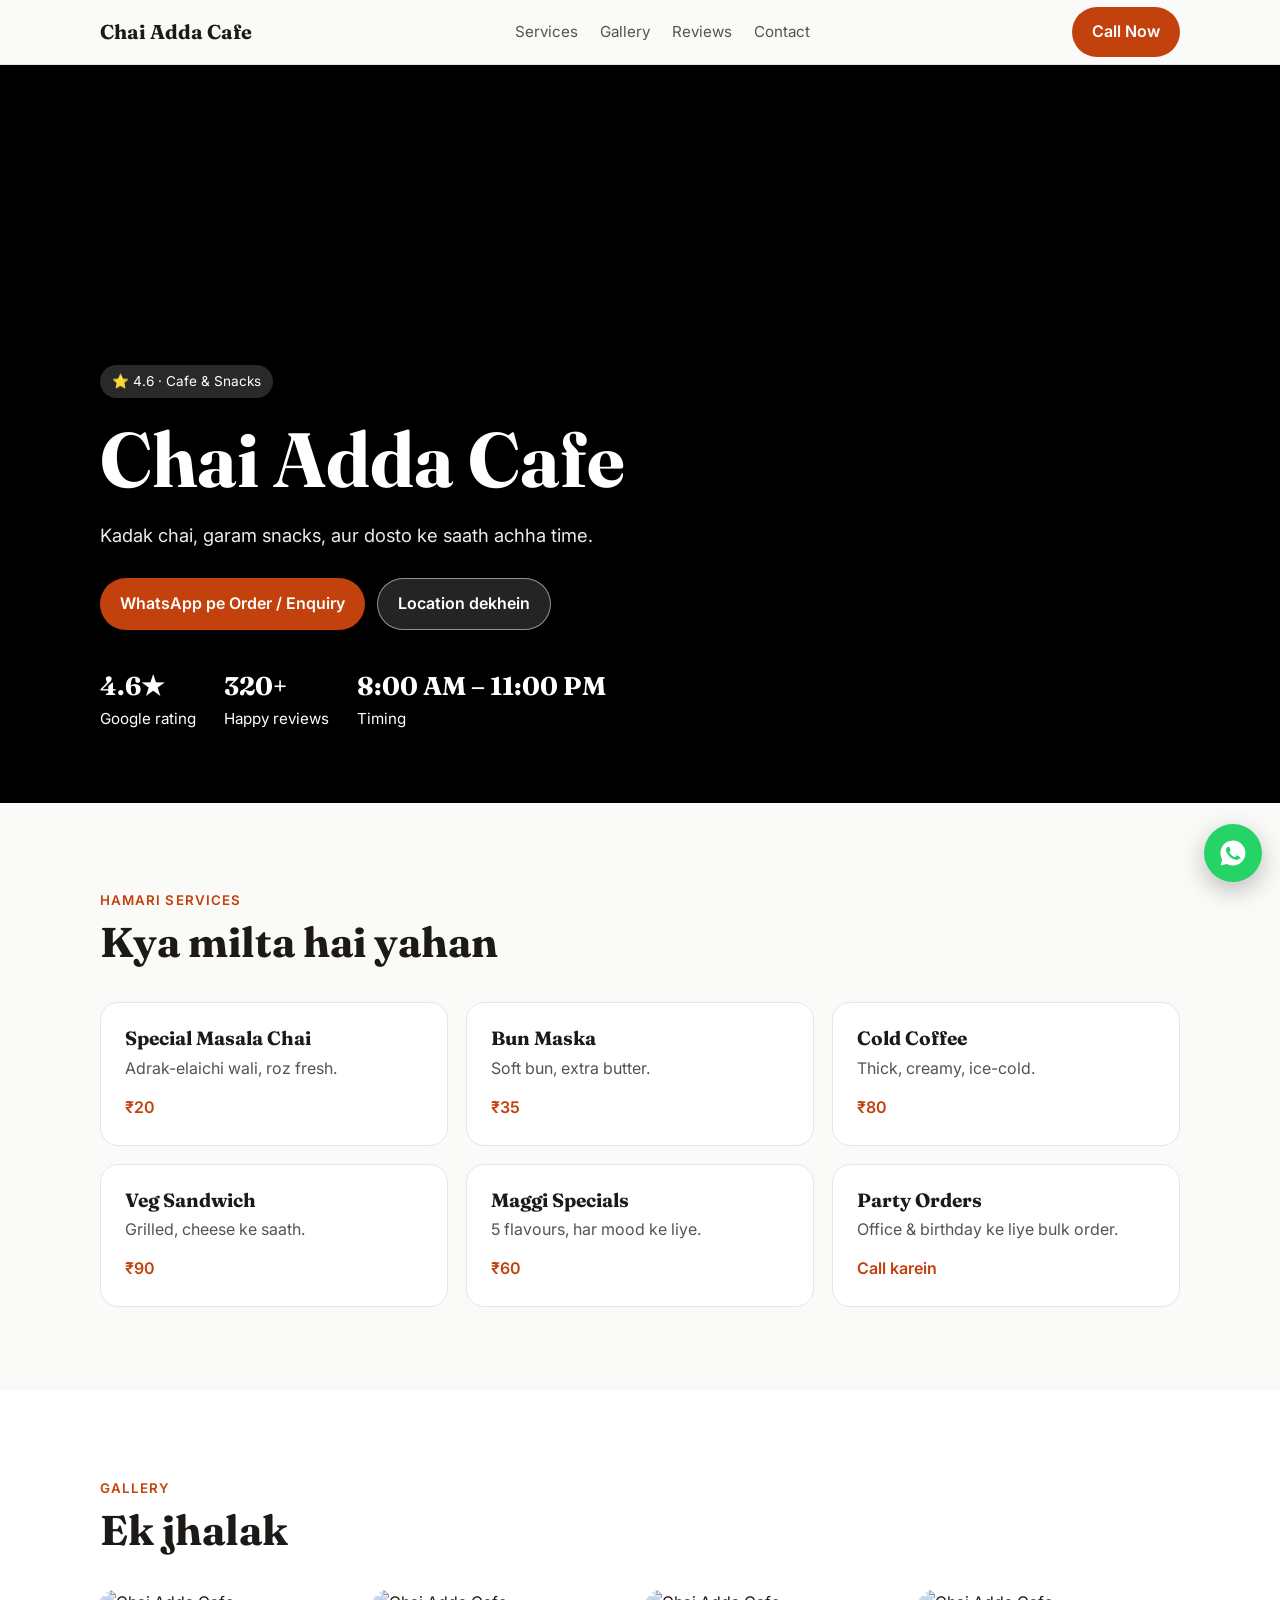
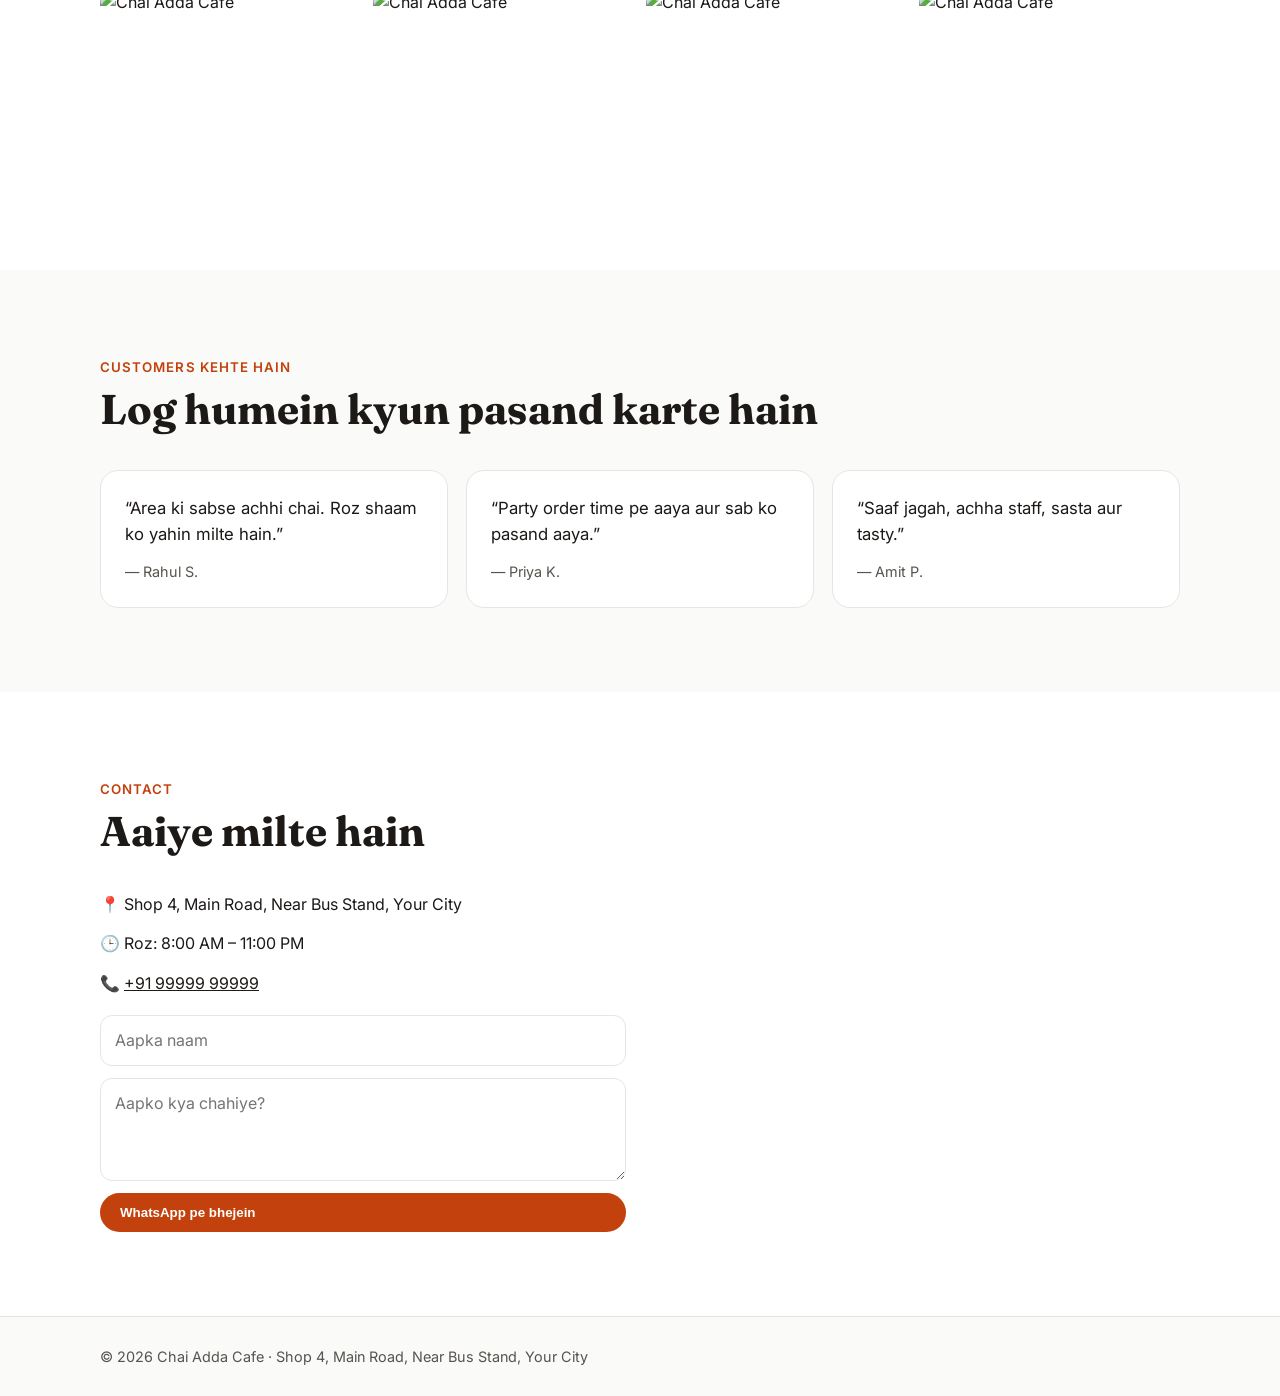
==== index.html @ 1fb38835 "Demo business website Co-Authored-By: Claude Opus 5.5 <noreply@anthropic.com>" ====
<!doctype html>
<html lang="en">
<head>
<meta charset="utf-8">
<meta name="viewport" content="width=device-width, initial-scale=1">
<title>Demo Business</title>
<link rel="preconnect" href="https://fonts.googleapis.com">
<link href="https://fonts.googleapis.com/css2?family=Fraunces:opsz,wght@9..144,600;9..144,700&family=Inter:wght@400;500;600&display=swap" rel="stylesheet">
<script>
/* ============================================================
   SIRF YE HISSA BADLO — har client ke liye 2 minute ka kaam
   ============================================================ */
const BIZ = {
  name: "Chai Adda Cafe",
  tagline: "Kadak chai, garam snacks, aur dosto ke saath achha time.",
  type: "Cafe & Snacks",
  phone: "919999999999",            // WhatsApp number, 91 ke saath, bina + ke
  phoneDisplay: "+91 99999 99999",
  address: "Shop 4, Main Road, Near Bus Stand, Your City",
  mapQuery: "Main Road Bus Stand",   // Google Maps search text
  timing: "Roz: 8:00 AM – 11:00 PM",
  rating: "4.6",
  reviews: "320+",
  accent: "#c2410c",                 // brand color
  heroImg: "https://images.unsplash.com/photo-1554118811-1e0d58224f24?w=1600&q=70",
  services: [
    { title: "Special Masala Chai", desc: "Adrak-elaichi wali, roz fresh.", price: "₹20" },
    { title: "Bun Maska", desc: "Soft bun, extra butter.", price: "₹35" },
    { title: "Cold Coffee", desc: "Thick, creamy, ice-cold.", price: "₹80" },
    { title: "Veg Sandwich", desc: "Grilled, cheese ke saath.", price: "₹90" },
    { title: "Maggi Specials", desc: "5 flavours, har mood ke liye.", price: "₹60" },
    { title: "Party Orders", desc: "Office & birthday ke liye bulk order.", price: "Call karein" }
  ],
  gallery: [
    "https://images.unsplash.com/photo-1495474472287-4d71bcdd2085?w=800&q=70",
    "https://images.unsplash.com/photo-1501339847302-ac426a4a7cbb?w=800&q=70",
    "https://images.unsplash.com/photo-1509042239860-f550ce710b93?w=800&q=70",
    "https://images.unsplash.com/photo-1442512595331-e89e73853f31?w=800&q=70"
  ],
  testimonials: [
    { text: "Area ki sabse achhi chai. Roz shaam ko yahin milte hain.", by: "Rahul S." },
    { text: "Party order time pe aaya aur sab ko pasand aaya.", by: "Priya K." },
    { text: "Saaf jagah, achha staff, sasta aur tasty.", by: "Amit P." }
  ]
};
/* ============================================================ */
</script>
<style>
  :root { --accent: #c2410c; --ink: #1c1917; --muted: #57534e; --bg: #fafaf9; --card: #fff; --line: #e7e5e4; }
  * { box-sizing: border-box; }
  body { margin: 0; font: 16px/1.6 Inter, system-ui, sans-serif; color: var(--ink); background: var(--bg); }
  h1, h2, h3 { font-family: Fraunces, Georgia, serif; line-height: 1.15; margin: 0; }
  a { color: inherit; }
  .wrap { max-width: 1120px; margin: 0 auto; padding-inline: 20px; }
  nav { position: sticky; top: 0; z-index: 10; background: rgba(250,250,249,.88); backdrop-filter: blur(10px); border-bottom: 1px solid var(--line); }
  nav .wrap { display: flex; align-items: center; justify-content: space-between; height: 64px; gap: 12px; }
  nav b { font-family: Fraunces, serif; font-size: 1.25rem; }
  nav .links { display: flex; gap: 22px; font-size: .95rem; color: var(--muted); }
  nav .links a { text-decoration: none; }
  .btn { display: inline-flex; align-items: center; gap: 8px; padding: 12px 20px; border-radius: 999px; background: var(--accent); color: #fff; font-weight: 600; text-decoration: none; border: 0; cursor: pointer; transition: transform .15s, filter .15s; }
  .btn:hover { transform: translateY(-1px); filter: brightness(1.08); }
  .btn.ghost { background: rgba(255,255,255,.14); border: 1px solid rgba(255,255,255,.5); }
  .hero { position: relative; min-height: 82vh; display: grid; align-items: end; color: #fff; background: #000 center/cover; }
  .hero::after { content: ""; position: absolute; inset: 0; background: linear-gradient(180deg, rgba(0,0,0,.15), rgba(0,0,0,.75)); }
  .hero .wrap { position: relative; z-index: 1; padding-block: 72px; width: 100%; }
  .chip { display: inline-block; padding: 6px 12px; border-radius: 999px; background: rgba(255,255,255,.16); font-size: .85rem; margin-bottom: 18px; }
  .hero h1 { font-size: clamp(2.4rem, 7vw, 4.8rem); max-width: 14ch; }
  .hero p { font-size: 1.15rem; max-width: 46ch; opacity: .92; margin: 16px 0 28px; }
  .hero .ctas { display: flex; gap: 12px; flex-wrap: wrap; }
  .stats { display: flex; gap: 28px; margin-top: 36px; flex-wrap: wrap; font-size: .95rem; }
  .stats strong { display: block; font-size: 1.6rem; font-family: Fraunces, serif; }
  section { padding-block: 84px; }
  .head { margin-bottom: 36px; }
  .head small { color: var(--accent); font-weight: 600; letter-spacing: .08em; text-transform: uppercase; }
  .head h2 { font-size: clamp(1.8rem, 4vw, 2.6rem); margin-top: 6px; }
  .grid { display: grid; grid-template-columns: repeat(auto-fill, minmax(260px, 1fr)); gap: 18px; }
  .card { background: var(--card); border: 1px solid var(--line); border-radius: 18px; padding: 24px; transition: transform .2s, box-shadow .2s; }
  .card:hover { transform: translateY(-3px); box-shadow: 0 12px 30px rgba(0,0,0,.06); }
  .card h3 { font-size: 1.2rem; }
  .card p { color: var(--muted); margin: 6px 0 14px; }
  .price { font-weight: 600; color: var(--accent); }
  .gallery { display: grid; grid-template-columns: repeat(auto-fill, minmax(220px, 1fr)); gap: 12px; }
  .gallery img { width: 100%; aspect-ratio: 4/3; object-fit: cover; border-radius: 14px; display: block; }
  .quote { font-size: 1.05rem; }
  .quote span { display: block; margin-top: 12px; color: var(--muted); font-size: .9rem; }
  .contact { display: grid; grid-template-columns: 1fr 1fr; gap: 28px; }
  .contact iframe { width: 100%; height: 100%; min-height: 320px; border: 0; border-radius: 18px; }
  .info p { margin: 0 0 14px; }
  form { display: grid; gap: 12px; margin-top: 18px; }
  input, textarea { font: inherit; padding: 12px 14px; border: 1px solid var(--line); border-radius: 12px; background: #fff; }
  footer { padding-block: 28px; border-top: 1px solid var(--line); color: var(--muted); font-size: .9rem; }
  .wa { position: fixed; right: 18px; bottom: 18px; width: 58px; height: 58px; border-radius: 50%; background: #25d366; display: grid; place-items: center; box-shadow: 0 8px 24px rgba(0,0,0,.25); z-index: 20; }
  .reveal { opacity: 0; transform: translateY(18px); transition: opacity .6s ease, transform .6s ease; }
  .reveal.in { opacity: 1; transform: none; }
  @media (max-width: 760px) { nav .links { display: none; } .contact { grid-template-columns: 1fr; } section { padding-block: 60px; } }
</style>
</head>
<body>
<nav><div class="wrap"><b id="nName"></b><div class="links"><a href="#services">Services</a><a href="#gallery">Gallery</a><a href="#reviews">Reviews</a><a href="#contact">Contact</a></div><a class="btn" id="nCall">Call Now</a></div></nav>

<header class="hero" id="hero"><div class="wrap">
  <span class="chip" id="hType"></span>
  <h1 id="hName"></h1>
  <p id="hTag"></p>
  <div class="ctas"><a class="btn" id="hWa">WhatsApp pe Order / Enquiry</a><a class="btn ghost" href="#contact">Location dekhein</a></div>
  <div class="stats"><div><strong id="sRating"></strong>Google rating</div><div><strong id="sReviews"></strong>Happy reviews</div><div><strong id="sTime"></strong>Timing</div></div>
</div></header>

<section id="services"><div class="wrap">
  <div class="head reveal"><small>Hamari services</small><h2>Kya milta hai yahan</h2></div>
  <div class="grid" id="svc"></div>
</div></section>

<section id="gallery" style="background:#fff"><div class="wrap">
  <div class="head reveal"><small>Gallery</small><h2>Ek jhalak</h2></div>
  <div class="gallery" id="gal"></div>
</div></section>

<section id="reviews"><div class="wrap">
  <div class="head reveal"><small>Customers kehte hain</small><h2>Log humein kyun pasand karte hain</h2></div>
  <div class="grid" id="rev"></div>
</div></section>

<section id="contact" style="background:#fff"><div class="wrap contact">
  <div class="info reveal">
    <div class="head"><small>Contact</small><h2>Aaiye milte hain</h2></div>
    <p>📍 <span id="cAddr"></span></p>
    <p>🕒 <span id="cTime"></span></p>
    <p>📞 <a id="cPhone"></a></p>
    <form id="enq">
      <input name="n" placeholder="Aapka naam" required>
      <textarea name="m" rows="3" placeholder="Aapko kya chahiye?" required></textarea>
      <button class="btn" type="submit">WhatsApp pe bhejein</button>
    </form>
  </div>
  <iframe id="map" loading="lazy" title="Map"></iframe>
</div></section>

<footer><div class="wrap" id="foot"></div></footer>
<a class="wa" id="fWa" aria-label="WhatsApp"><svg width="30" height="30" viewBox="0 0 24 24" fill="#fff"><path d="M12 2a10 10 0 0 0-8.6 15.1L2 22l5-1.3A10 10 0 1 0 12 2Zm5.3 14.2c-.2.6-1.3 1.2-1.8 1.2-.5.1-1 .2-3.3-.7-2.8-1.1-4.6-4-4.7-4.2-.1-.2-1.1-1.5-1.1-2.9s.7-2 1-2.3c.2-.3.5-.3.7-.3h.5c.2 0 .4 0 .6.5l.8 2c.1.2.1.4 0 .5l-.4.6-.4.4c-.1.2-.3.3-.1.6.2.3.8 1.3 1.7 2.1 1.1 1 2.1 1.3 2.4 1.5.3.1.5.1.6-.1l.9-1c.2-.3.4-.2.7-.1l1.9.9c.3.1.5.2.5.3.1.2.1.7-.1 1.3Z"/></svg></a>

<script>
const $ = id => document.getElementById(id);
const wa = (msg = `Namaste ${BIZ.name}, mujhe enquiry karni hai.`) => `https://wa.me/${BIZ.phone}?text=${encodeURIComponent(msg)}`;
document.title = `${BIZ.name} | ${BIZ.type}`;
document.documentElement.style.setProperty('--accent', BIZ.accent);
$('nName').textContent = $('hName').textContent = BIZ.name;
$('hType').textContent = `⭐ ${BIZ.rating} · ${BIZ.type}`;
$('hTag').textContent = BIZ.tagline;
$('hero').style.backgroundImage = `url('${BIZ.heroImg}')`;
$('sRating').textContent = BIZ.rating + '★';
$('sReviews').textContent = BIZ.reviews;
$('sTime').textContent = BIZ.timing.replace(/^.*?:\s*/, '');
$('nCall').href = `tel:+${BIZ.phone}`;
$('hWa').href = $('fWa').href = wa();
$('svc').innerHTML = BIZ.services.map(s => `<div class="card reveal"><h3>${s.title}</h3><p>${s.desc}</p><span class="price">${s.price}</span></div>`).join('');
$('gal').innerHTML = BIZ.gallery.map(g => `<img class="reveal" src="${g}" alt="${BIZ.name}" loading="lazy">`).join('');
$('rev').innerHTML = BIZ.testimonials.map(t => `<div class="card quote reveal">“${t.text}”<span>— ${t.by}</span></div>`).join('');
$('cAddr').textContent = BIZ.address;
$('cTime').textContent = BIZ.timing;
$('cPhone').textContent = BIZ.phoneDisplay; $('cPhone').href = `tel:+${BIZ.phone}`;
$('map').src = `https://www.google.com/maps?q=${encodeURIComponent(BIZ.mapQuery)}&output=embed`;
$('foot').textContent = `© ${new Date().getFullYear()} ${BIZ.name} · ${BIZ.address}`;
$('enq').addEventListener('submit', e => {
  e.preventDefault();
  const f = new FormData(e.target);
  window.open(wa(`Namaste ${BIZ.name}, main ${f.get('n')}. ${f.get('m')}`), '_blank');
});
const io = new IntersectionObserver(es => es.forEach(x => { if (x.isIntersecting) { x.target.classList.add('in'); io.unobserve(x.target); } }), { threshold: .12 });
document.querySelectorAll('.reveal').forEach(el => io.observe(el));
</script>
</body>
</html>
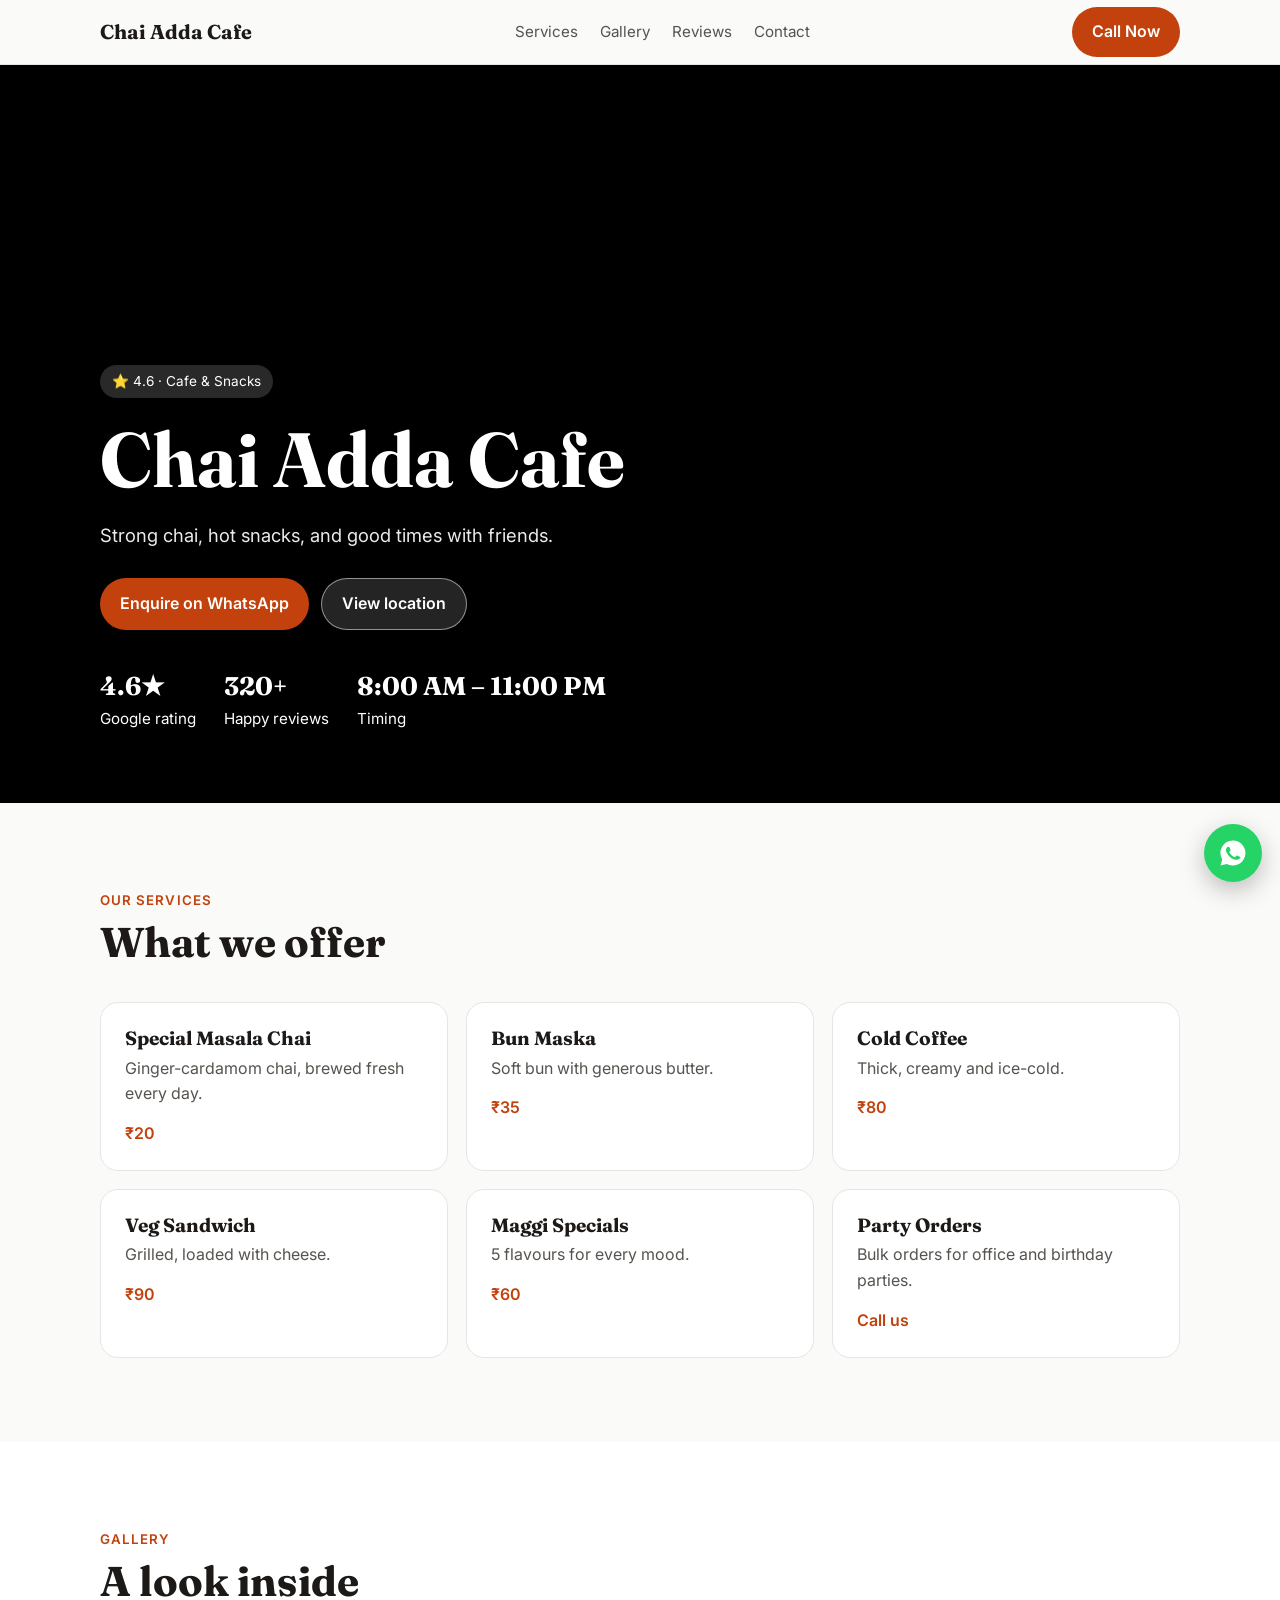
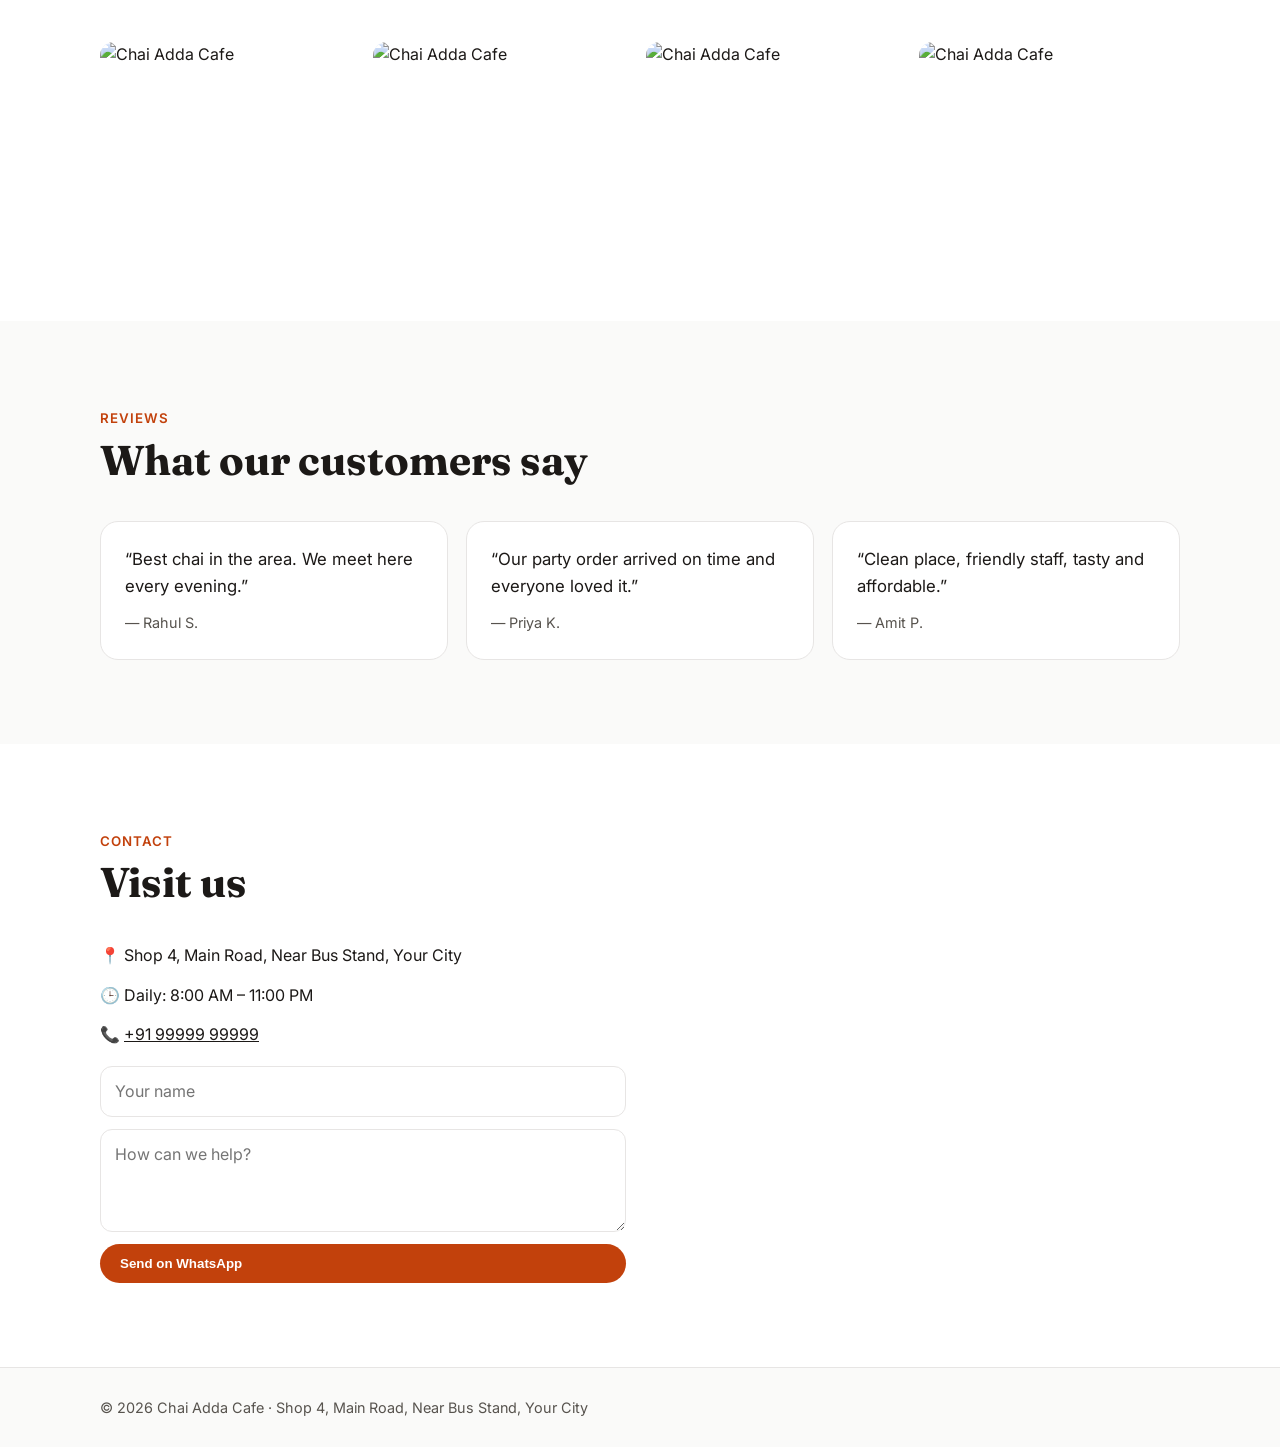
==== commit 97dab14a: "Switch demo site copy to English Co-Authored-By: Claude Opus 5.5 <noreply@anthropic.com>" ====
--- a/index.html
+++ b/index.html
@@ -12,24 +12,24 @@
    ============================================================ */
 const BIZ = {
   name: "Chai Adda Cafe",
-  tagline: "Kadak chai, garam snacks, aur dosto ke saath achha time.",
+  tagline: "Strong chai, hot snacks, and good times with friends.",
   type: "Cafe & Snacks",
   phone: "919999999999",            // WhatsApp number, 91 ke saath, bina + ke
   phoneDisplay: "+91 99999 99999",
   address: "Shop 4, Main Road, Near Bus Stand, Your City",
   mapQuery: "Main Road Bus Stand",   // Google Maps search text
-  timing: "Roz: 8:00 AM – 11:00 PM",
+  timing: "Daily: 8:00 AM – 11:00 PM",
   rating: "4.6",
   reviews: "320+",
   accent: "#c2410c",                 // brand color
   heroImg: "https://images.unsplash.com/photo-1554118811-1e0d58224f24?w=1600&q=70",
   services: [
-    { title: "Special Masala Chai", desc: "Adrak-elaichi wali, roz fresh.", price: "₹20" },
-    { title: "Bun Maska", desc: "Soft bun, extra butter.", price: "₹35" },
-    { title: "Cold Coffee", desc: "Thick, creamy, ice-cold.", price: "₹80" },
-    { title: "Veg Sandwich", desc: "Grilled, cheese ke saath.", price: "₹90" },
-    { title: "Maggi Specials", desc: "5 flavours, har mood ke liye.", price: "₹60" },
-    { title: "Party Orders", desc: "Office & birthday ke liye bulk order.", price: "Call karein" }
+    { title: "Special Masala Chai", desc: "Ginger-cardamom chai, brewed fresh every day.", price: "₹20" },
+    { title: "Bun Maska", desc: "Soft bun with generous butter.", price: "₹35" },
+    { title: "Cold Coffee", desc: "Thick, creamy and ice-cold.", price: "₹80" },
+    { title: "Veg Sandwich", desc: "Grilled, loaded with cheese.", price: "₹90" },
+    { title: "Maggi Specials", desc: "5 flavours for every mood.", price: "₹60" },
+    { title: "Party Orders", desc: "Bulk orders for office and birthday parties.", price: "Call us" }
   ],
   gallery: [
     "https://images.unsplash.com/photo-1495474472287-4d71bcdd2085?w=800&q=70",
@@ -38,12 +38,48 @@
     "https://images.unsplash.com/photo-1442512595331-e89e73853f31?w=800&q=70"
   ],
   testimonials: [
-    { text: "Area ki sabse achhi chai. Roz shaam ko yahin milte hain.", by: "Rahul S." },
-    { text: "Party order time pe aaya aur sab ko pasand aaya.", by: "Priya K." },
-    { text: "Saaf jagah, achha staff, sasta aur tasty.", by: "Amit P." }
+    { text: "Best chai in the area. We meet here every evening.", by: "Rahul S." },
+    { text: "Our party order arrived on time and everyone loved it.", by: "Priya K." },
+    { text: "Clean place, friendly staff, tasty and affordable.", by: "Amit P." }
   ]
 };
 /* ============================================================ */
+
+/* Customize from link: ?k=salon&n=Krushna's+Hair+Studio&p=918530066059&a=Baner,+Pune&r=5.0&v=531 */
+const U = 'https://images.unsplash.com/photo-';
+const PRESETS = {
+  salon: { type: "Unisex Salon", accent: "#9d174d", tagline: "Haircuts, colour, skincare and bridal — all under one roof, in expert hands.",
+    heroImg: U+"1560066984-138dadb4c035?w=1600&q=70",
+    services: [["Haircut & Styling","Latest styles for men, women and kids.","From ₹300"],["Hair Colour","Global, highlights, balayage.","From ₹1,200"],["Keratin / Smoothening","Frizz-free, smooth, shiny hair.","From ₹3,500"],["Facial & Cleanup","Glowing skin, for every skin type.","From ₹800"],["Bridal Makeup","The perfect look for your big day.","Call us"],["Manicure & Pedicure","Relax and get pampered.","From ₹600"]],
+    gallery: ["1522337360788-8b13dee7a37e","1562322140-8baeececf3df","1595476108010-b4d1f102b1b1","1633681926022-84c23e8cb2d6"] },
+  clinic: { type: "Clinic", accent: "#0f766e", tagline: "Trusted care from experienced doctors, right in your neighbourhood.",
+    heroImg: U+"1629909613654-28e377c37b09?w=1600&q=70",
+    services: [["Consultation","Thorough check-up and honest advice.","₹500"],["Dental Cleaning","Scaling & polishing.","From ₹1,000"],["Root Canal","Painless treatment.","Call us"],["Braces & Aligners","Straight teeth, confident smile.","Call us"],["Teeth Whitening","A brighter smile in one sitting.","From ₹4,000"],["Emergency Care","In pain? Walk in right away.","Call us"]],
+    gallery: ["1588776814546-1ffcf47267a5","1606811971618-4486d14f3f99","1598256989800-fe5f95da9787","1629909615184-74f495363b67"] },
+  gym: { type: "Gym & Fitness", accent: "#b91c1c", tagline: "Modern equipment, certified trainers, and results you can see.",
+    heroImg: U+"1534438327276-14e5300c3a48?w=1600&q=70",
+    services: [["Monthly Membership","Full gym access.","₹1,500/mo"],["Personal Training","One-on-one sessions with a trainer.","Call us"],["Weight Loss Program","Diet + workout plan.","Call us"],["Strength Training","Proper form, safe progress.","Included"],["Cardio Zone","Treadmill, cycle, cross-trainer.","Included"],["Diet Consultation","A plan built around your goals.","₹999"]],
+    gallery: ["1571019613454-1cb2f99b2d8b","1517836357463-d25dfeac3438","1540497077202-7c8a3999166f","1583454110551-21f2fa2afe61"] },
+  coaching: { type: "Coaching Classes", accent: "#1d4ed8", tagline: "Clear concepts, better marks — small batches, personal attention.",
+    heroImg: U+"1427504494785-3a9ca7044f45?w=1600&q=70",
+    services: [["Class 8–10","Maths, Science, English.","Call us"],["Class 11–12","Science & Commerce.","Call us"],["JEE / NEET Foundation","Strong base, early start.","Call us"],["Weekly Tests","Regular progress checks.","Included"],["Doubt Sessions","Every doubt answered.","Included"],["Free Demo Class","Try a class before you join.","Free"]],
+    gallery: ["1509062522246-3755977927d7","1427504494785-3a9ca7044f45","1503676260728-1c00da094a0b","1497633762265-9d179a990aa6"] }
+};
+(function () {
+  const q = new URLSearchParams(location.search);
+  const p = PRESETS[q.get('k')];
+  if (p) {
+    Object.assign(BIZ, p, {
+      services: p.services.map(([title, desc, price]) => ({ title, desc, price })),
+      gallery: p.gallery.map(id => U + id + "?w=800&q=70")
+    });
+  }
+  if (q.get('n')) BIZ.name = q.get('n');
+  if (q.get('a')) { BIZ.address = q.get('a'); BIZ.mapQuery = BIZ.name + ' ' + q.get('a'); }
+  if (q.get('p')) { BIZ.phone = q.get('p'); BIZ.phoneDisplay = '+' + q.get('p').replace(/^91/, '91 '); }
+  if (q.get('r')) BIZ.rating = q.get('r');
+  if (q.get('v')) BIZ.reviews = q.get('v') + '+';
+})();
 </script>
 <style>
   :root { --accent: #c2410c; --ink: #1c1917; --muted: #57534e; --bg: #fafaf9; --card: #fff; --line: #e7e5e4; }
@@ -102,35 +138,35 @@
   <span class="chip" id="hType"></span>
   <h1 id="hName"></h1>
   <p id="hTag"></p>
-  <div class="ctas"><a class="btn" id="hWa">WhatsApp pe Order / Enquiry</a><a class="btn ghost" href="#contact">Location dekhein</a></div>
+  <div class="ctas"><a class="btn" id="hWa">Enquire on WhatsApp</a><a class="btn ghost" href="#contact">View location</a></div>
   <div class="stats"><div><strong id="sRating"></strong>Google rating</div><div><strong id="sReviews"></strong>Happy reviews</div><div><strong id="sTime"></strong>Timing</div></div>
 </div></header>
 
 <section id="services"><div class="wrap">
-  <div class="head reveal"><small>Hamari services</small><h2>Kya milta hai yahan</h2></div>
+  <div class="head reveal"><small>Our services</small><h2>What we offer</h2></div>
   <div class="grid" id="svc"></div>
 </div></section>
 
 <section id="gallery" style="background:#fff"><div class="wrap">
-  <div class="head reveal"><small>Gallery</small><h2>Ek jhalak</h2></div>
+  <div class="head reveal"><small>Gallery</small><h2>A look inside</h2></div>
   <div class="gallery" id="gal"></div>
 </div></section>
 
 <section id="reviews"><div class="wrap">
-  <div class="head reveal"><small>Customers kehte hain</small><h2>Log humein kyun pasand karte hain</h2></div>
+  <div class="head reveal"><small>Reviews</small><h2>What our customers say</h2></div>
   <div class="grid" id="rev"></div>
 </div></section>
 
 <section id="contact" style="background:#fff"><div class="wrap contact">
   <div class="info reveal">
-    <div class="head"><small>Contact</small><h2>Aaiye milte hain</h2></div>
+    <div class="head"><small>Contact</small><h2>Visit us</h2></div>
     <p>📍 <span id="cAddr"></span></p>
     <p>🕒 <span id="cTime"></span></p>
     <p>📞 <a id="cPhone"></a></p>
     <form id="enq">
-      <input name="n" placeholder="Aapka naam" required>
-      <textarea name="m" rows="3" placeholder="Aapko kya chahiye?" required></textarea>
-      <button class="btn" type="submit">WhatsApp pe bhejein</button>
+      <input name="n" placeholder="Your name" required>
+      <textarea name="m" rows="3" placeholder="How can we help?" required></textarea>
+      <button class="btn" type="submit">Send on WhatsApp</button>
     </form>
   </div>
   <iframe id="map" loading="lazy" title="Map"></iframe>
@@ -141,7 +177,7 @@
 
 <script>
 const $ = id => document.getElementById(id);
-const wa = (msg = `Namaste ${BIZ.name}, mujhe enquiry karni hai.`) => `https://wa.me/${BIZ.phone}?text=${encodeURIComponent(msg)}`;
+const wa = (msg = `Hello ${BIZ.name}, I would like to make an enquiry.`) => `https://wa.me/${BIZ.phone}?text=${encodeURIComponent(msg)}`;
 document.title = `${BIZ.name} | ${BIZ.type}`;
 document.documentElement.style.setProperty('--accent', BIZ.accent);
 $('nName').textContent = $('hName').textContent = BIZ.name;
@@ -164,7 +200,7 @@
 $('enq').addEventListener('submit', e => {
   e.preventDefault();
   const f = new FormData(e.target);
-  window.open(wa(`Namaste ${BIZ.name}, main ${f.get('n')}. ${f.get('m')}`), '_blank');
+  window.open(wa(`Hello ${BIZ.name}, this is ${f.get('n')}. ${f.get('m')}`), '_blank');
 });
 const io = new IntersectionObserver(es => es.forEach(x => { if (x.isIntersecting) { x.target.classList.add('in'); io.unobserve(x.target); } }), { threshold: .12 });
 document.querySelectorAll('.reveal').forEach(el => io.observe(el));
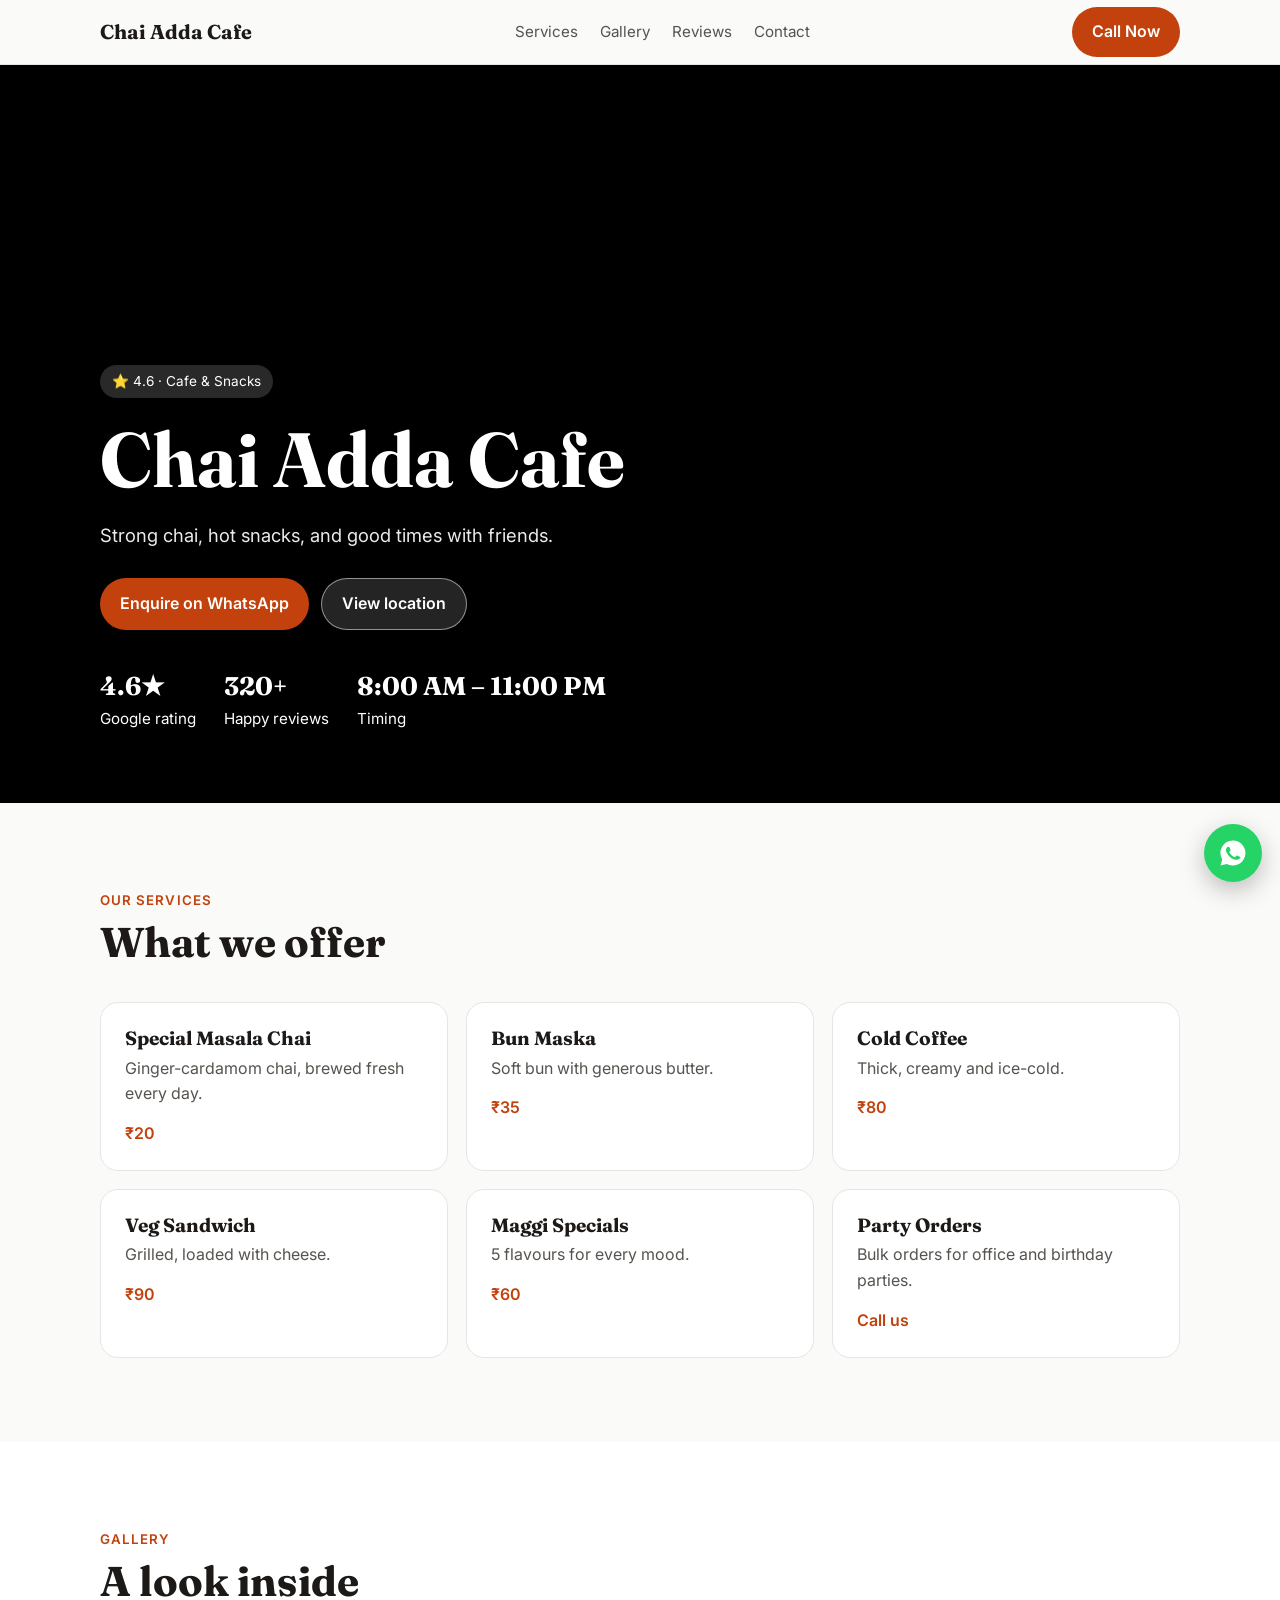
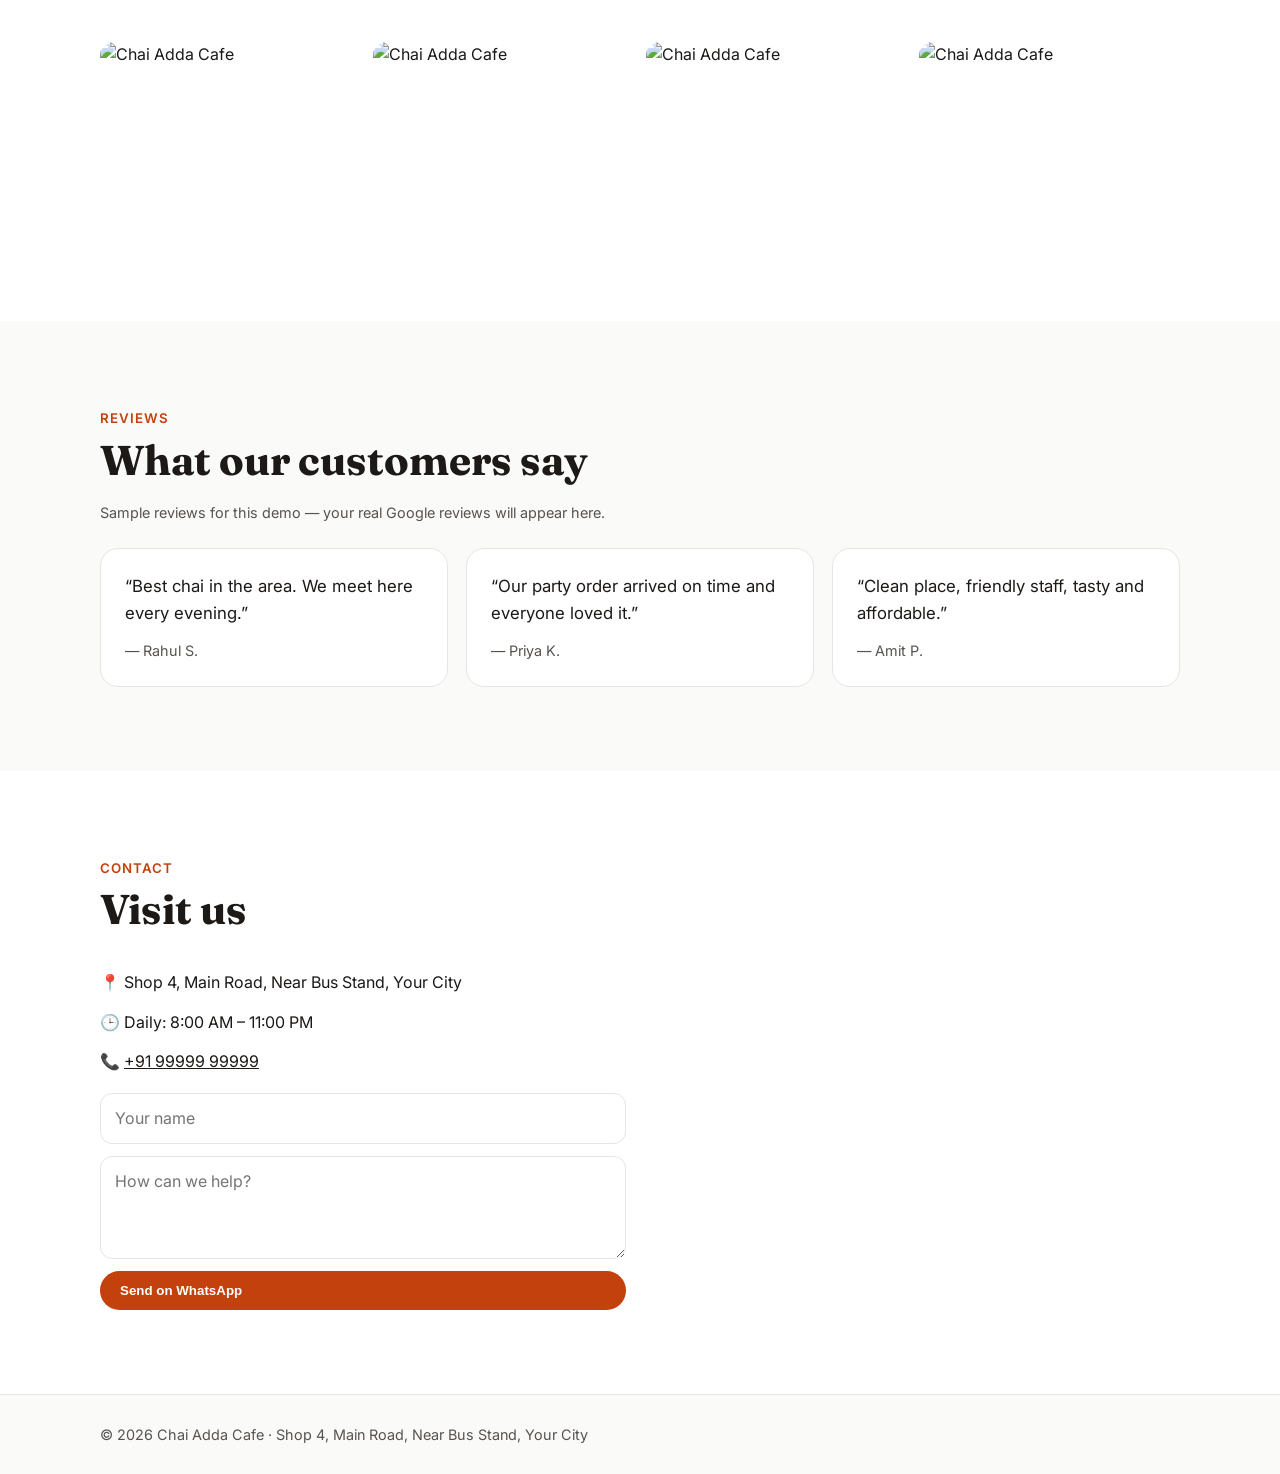
==== commit f10f4aad: "Per-category reviews and timings; label sample reviews Co-Authored-By: Claude Opus 5.5 <noreply@anth" ====
--- a/index.html
+++ b/index.html
@@ -48,19 +48,19 @@
 /* Customize from link: ?k=salon&n=Krushna's+Hair+Studio&p=918530066059&a=Baner,+Pune&r=5.0&v=531 */
 const U = 'https://images.unsplash.com/photo-';
 const PRESETS = {
-  salon: { type: "Unisex Salon", accent: "#9d174d", tagline: "Haircuts, colour, skincare and bridal — all under one roof, in expert hands.",
+  salon: { type: "Unisex Salon", timing: "Daily: 10:00 AM – 9:00 PM", testimonials: [{text:"Best haircut I have had in Pune. The stylists really listen.",by:"Sneha R."},{text:"Clean, hygienic and very professional staff.",by:"Rohit M."},{text:"Did my bridal makeup here and everyone loved the look.",by:"Pooja D."}], accent: "#9d174d", tagline: "Haircuts, colour, skincare and bridal — all under one roof, in expert hands.",
     heroImg: U+"1560066984-138dadb4c035?w=1600&q=70",
     services: [["Haircut & Styling","Latest styles for men, women and kids.","From ₹300"],["Hair Colour","Global, highlights, balayage.","From ₹1,200"],["Keratin / Smoothening","Frizz-free, smooth, shiny hair.","From ₹3,500"],["Facial & Cleanup","Glowing skin, for every skin type.","From ₹800"],["Bridal Makeup","The perfect look for your big day.","Call us"],["Manicure & Pedicure","Relax and get pampered.","From ₹600"]],
     gallery: ["1522337360788-8b13dee7a37e","1562322140-8baeececf3df","1595476108010-b4d1f102b1b1","1633681926022-84c23e8cb2d6"] },
-  clinic: { type: "Clinic", accent: "#0f766e", tagline: "Trusted care from experienced doctors, right in your neighbourhood.",
+  clinic: { type: "Dental Clinic", timing: "Mon–Sat: 10:00 AM – 8:30 PM", testimonials: [{text:"Completely painless root canal. The doctor explained everything clearly.",by:"Vikram S."},{text:"Very clean clinic and friendly staff. Highly recommended.",by:"Anjali P."},{text:"Got my braces here, the results are amazing.",by:"Karan T."}], accent: "#0f766e", tagline: "Trusted care from experienced doctors, right in your neighbourhood.",
     heroImg: U+"1629909613654-28e377c37b09?w=1600&q=70",
     services: [["Consultation","Thorough check-up and honest advice.","₹500"],["Dental Cleaning","Scaling & polishing.","From ₹1,000"],["Root Canal","Painless treatment.","Call us"],["Braces & Aligners","Straight teeth, confident smile.","Call us"],["Teeth Whitening","A brighter smile in one sitting.","From ₹4,000"],["Emergency Care","In pain? Walk in right away.","Call us"]],
     gallery: ["1588776814546-1ffcf47267a5","1606811971618-4486d14f3f99","1598256989800-fe5f95da9787","1629909615184-74f495363b67"] },
-  gym: { type: "Gym & Fitness", accent: "#b91c1c", tagline: "Modern equipment, certified trainers, and results you can see.",
+  gym: { type: "Gym & Fitness", timing: "Daily: 5:30 AM – 10:30 PM", testimonials: [{text:"Lost 8 kg in 3 months with the trainers here.",by:"Nikhil J."},{text:"Great equipment and never too crowded.",by:"Shruti K."},{text:"Trainers actually care about your form and progress.",by:"Arjun B."}], accent: "#b91c1c", tagline: "Modern equipment, certified trainers, and results you can see.",
     heroImg: U+"1534438327276-14e5300c3a48?w=1600&q=70",
     services: [["Monthly Membership","Full gym access.","₹1,500/mo"],["Personal Training","One-on-one sessions with a trainer.","Call us"],["Weight Loss Program","Diet + workout plan.","Call us"],["Strength Training","Proper form, safe progress.","Included"],["Cardio Zone","Treadmill, cycle, cross-trainer.","Included"],["Diet Consultation","A plan built around your goals.","₹999"]],
     gallery: ["1571019613454-1cb2f99b2d8b","1517836357463-d25dfeac3438","1540497077202-7c8a3999166f","1583454110551-21f2fa2afe61"] },
-  coaching: { type: "Coaching Classes", accent: "#1d4ed8", tagline: "Clear concepts, better marks — small batches, personal attention.",
+  coaching: { type: "Coaching Classes", timing: "Mon–Sat: 7:00 AM – 9:00 PM", testimonials: [{text:"My son's maths marks went from 60 to 90 in one year.",by:"Mrs. Kulkarni"},{text:"Small batches, so every student gets attention.",by:"Aditya G."},{text:"Teachers are patient and explain concepts clearly.",by:"Riya S."}], accent: "#1d4ed8", tagline: "Clear concepts, better marks — small batches, personal attention.",
     heroImg: U+"1427504494785-3a9ca7044f45?w=1600&q=70",
     services: [["Class 8–10","Maths, Science, English.","Call us"],["Class 11–12","Science & Commerce.","Call us"],["JEE / NEET Foundation","Strong base, early start.","Call us"],["Weekly Tests","Regular progress checks.","Included"],["Doubt Sessions","Every doubt answered.","Included"],["Free Demo Class","Try a class before you join.","Free"]],
     gallery: ["1509062522246-3755977927d7","1427504494785-3a9ca7044f45","1503676260728-1c00da094a0b","1497633762265-9d179a990aa6"] }
@@ -154,6 +154,7 @@
 
 <section id="reviews"><div class="wrap">
   <div class="head reveal"><small>Reviews</small><h2>What our customers say</h2></div>
+  <p style="margin:-20px 0 24px;color:var(--muted);font-size:.9rem">Sample reviews for this demo — your real Google reviews will appear here.</p>
   <div class="grid" id="rev"></div>
 </div></section>
 
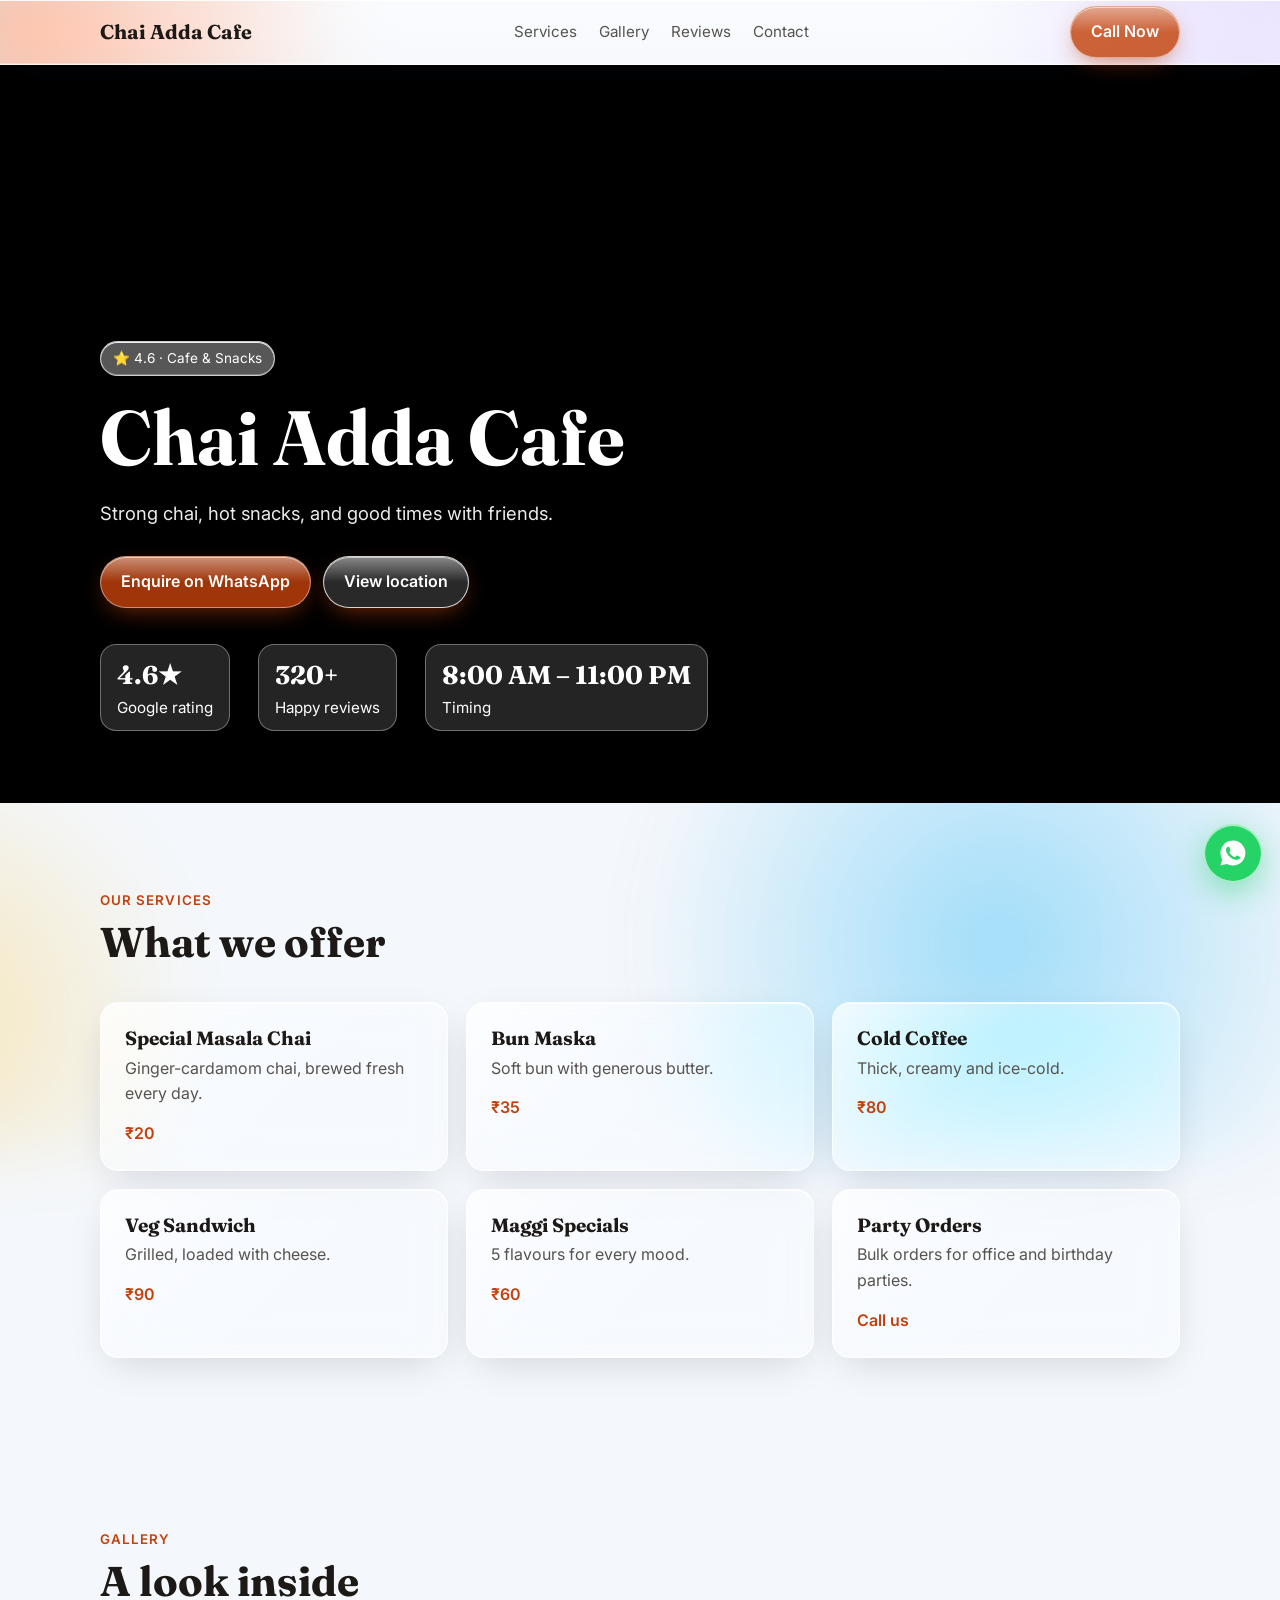
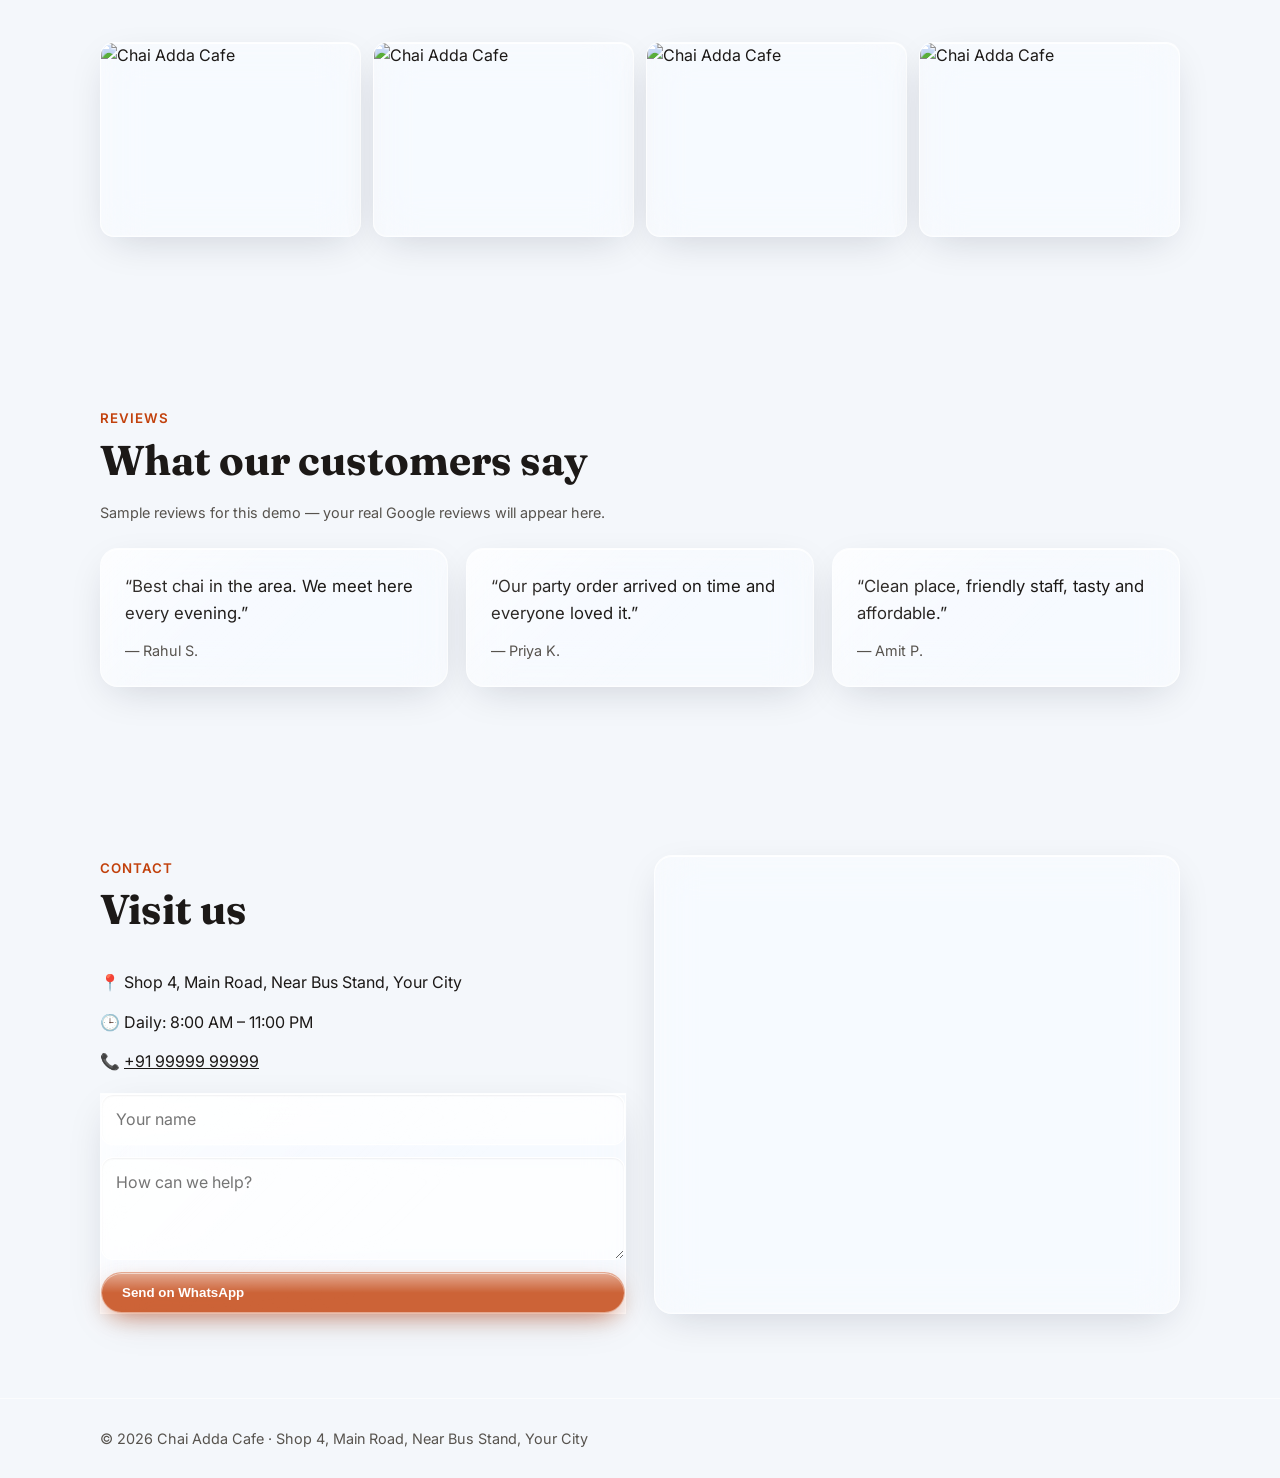
==== commit 6e176d2f: "Liquid glass look on all demo pages Co-Authored-By: Claude Opus 5.5 <noreply@anthropic.com>" ====
--- a/index.html
+++ b/index.html
@@ -130,6 +130,8 @@
   .reveal.in { opacity: 1; transform: none; }
   @media (max-width: 760px) { nav .links { display: none; } .contact { grid-template-columns: 1fr; } section { padding-block: 60px; } }
 </style>
+<link rel="stylesheet" href="glass.css">
+<script src="glass.js" defer></script>
 </head>
 <body>
 <nav><div class="wrap"><b id="nName"></b><div class="links"><a href="#services">Services</a><a href="#gallery">Gallery</a><a href="#reviews">Reviews</a><a href="#contact">Contact</a></div><a class="btn" id="nCall">Call Now</a></div></nav>
--- a/glass.css
+++ b/glass.css
@@ -0,0 +1,114 @@
+/* Liquid Glass layer — shared by all demo pages.
+   Translucent, blurred, light-catching surfaces over a soft moving colour field. */
+
+:root {
+  --glass-bg: rgba(255, 255, 255, .34);
+  --glass-bg-strong: rgba(255, 255, 255, .62);
+  --glass-edge: rgba(255, 255, 255, .7);
+  --glass-shadow: 0 1px 0 rgba(255, 255, 255, .9) inset, 0 -1px 0 rgba(255, 255, 255, .25) inset, 0 12px 40px -12px rgba(15, 23, 42, .18);
+  --glass-blur: blur(22px) saturate(185%);
+}
+
+/* Colour field behind the glass */
+body { background: #f4f7fb !important; position: relative; }
+body::before {
+  content: ""; position: fixed; inset: -20vmax; z-index: -1; pointer-events: none;
+  background:
+    radial-gradient(38vmax 38vmax at 15% 20%, color-mix(in srgb, var(--brand, var(--accent, #0e7490)) 60%, transparent), transparent 70%),
+    radial-gradient(34vmax 34vmax at 85% 15%, rgba(167, 139, 250, .5), transparent 70%),
+    radial-gradient(40vmax 40vmax at 70% 85%, rgba(56, 189, 248, .45), transparent 70%),
+    radial-gradient(30vmax 30vmax at 10% 90%, rgba(251, 191, 36, .3), transparent 70%);
+  filter: blur(30px);
+  animation: glass-drift 24s ease-in-out infinite alternate;
+}
+@keyframes glass-drift {
+  0%   { transform: translate3d(0, 0, 0) rotate(0deg) scale(1); }
+  50%  { transform: translate3d(3vmax, -2vmax, 0) rotate(8deg) scale(1.05); }
+  100% { transform: translate3d(-2vmax, 3vmax, 0) rotate(-6deg) scale(1); }
+}
+
+/* Let the colour field show through section backgrounds */
+.hero:not([id="hero"]), .alt-bg, section[style*="background"], footer { background: transparent !important; }
+footer { color: var(--muted, #475569) !important; border-top: 1px solid rgba(255, 255, 255, .6); }
+
+/* Glass surfaces */
+nav, .topbar, .card, .float, .doc, .steps > div, details, .book form, #contact form,
+.pill, .chip, .gallery img, .why img, .doc img, .hero-img img, iframe {
+  position: relative;
+  background: var(--glass-bg) !important;
+  -webkit-backdrop-filter: var(--glass-blur);
+  backdrop-filter: var(--glass-blur);
+  border: 1px solid var(--glass-edge) !important;
+  box-shadow: var(--glass-shadow) !important;
+}
+nav { background: rgba(255, 255, 255, .5) !important; border-width: 0 0 1px !important; }
+.topbar { background: color-mix(in srgb, var(--brand-d, #155e75) 82%, transparent) !important; border: 0 !important; box-shadow: none !important; }
+
+/* Specular highlight: the light streak across the top of each pane */
+.card::before, .doc::before, .steps > div::after, .book form::before, #contact form::before, .float::before {
+  content: ""; position: absolute; inset: 0; border-radius: inherit; pointer-events: none;
+  background: linear-gradient(135deg, rgba(255, 255, 255, .65) 0%, rgba(255, 255, 255, .08) 38%, transparent 60%);
+  mix-blend-mode: soft-light;
+}
+/* Keep content above the light layers */
+.card > *, .doc > *, .float > *, .book form > *, #contact form > * { position: relative; z-index: 1; }
+
+/* Pointer-following glow (set by glass.js) */
+.card::after, .doc::after {
+  content: ""; position: absolute; inset: 0; border-radius: inherit; pointer-events: none; opacity: 0;
+  background: radial-gradient(220px circle at var(--mx, 50%) var(--my, 50%), rgba(255, 255, 255, .55), transparent 60%);
+  transition: opacity .3s;
+}
+.card:hover::after, .doc:hover::after { opacity: 1; }
+.card:hover { transform: translateY(-4px) scale(1.01); }
+
+/* Liquid buttons */
+.btn {
+  position: relative; overflow: hidden; border-radius: 999px !important;
+  background: color-mix(in srgb, var(--brand, var(--accent, #0e7490)) 82%, transparent) !important;
+  -webkit-backdrop-filter: blur(14px) saturate(180%); backdrop-filter: blur(14px) saturate(180%);
+  border: 1px solid rgba(255, 255, 255, .45) !important;
+  box-shadow: 0 1px 0 rgba(255, 255, 255, .55) inset, 0 8px 24px -8px color-mix(in srgb, var(--brand, var(--accent, #0e7490)) 70%, transparent) !important;
+}
+.btn::before {
+  content: ""; position: absolute; inset: 0 0 50% 0; border-radius: 999px 999px 40% 40%;
+  background: linear-gradient(180deg, rgba(255, 255, 255, .45), rgba(255, 255, 255, 0));
+  pointer-events: none;
+}
+.btn.alt, .btn.ghost {
+  background: rgba(255, 255, 255, .35) !important; color: var(--ink, #0f172a) !important;
+  border-color: rgba(255, 255, 255, .8) !important;
+}
+.hero .btn.ghost { color: #fff !important; background: rgba(255, 255, 255, .16) !important; }
+
+/* Form fields as frosted wells */
+input, select, textarea {
+  background: rgba(255, 255, 255, .55) !important;
+  border: 1px solid rgba(255, 255, 255, .85) !important;
+  box-shadow: 0 1px 2px rgba(15, 23, 42, .06) inset;
+  -webkit-backdrop-filter: blur(10px); backdrop-filter: blur(10px);
+}
+input:focus, select:focus, textarea:focus { outline: 2px solid color-mix(in srgb, var(--brand, var(--accent, #0e7490)) 55%, transparent); outline-offset: 1px; }
+
+/* Icon tiles and tags pick up the glass too */
+.card .ic, .doc .tags span { background: rgba(255, 255, 255, .55) !important; border: 1px solid rgba(255, 255, 255, .8); }
+
+/* Photo hero on the general demo: glass content panel over the photo */
+#hero .wrap > * { position: relative; }
+#hero .stats > div {
+  padding: 10px 16px; border-radius: 16px;
+  background: rgba(255, 255, 255, .14); border: 1px solid rgba(255, 255, 255, .35);
+  -webkit-backdrop-filter: blur(16px) saturate(160%); backdrop-filter: blur(16px) saturate(160%);
+}
+
+/* Floating WhatsApp bubble as a glass droplet */
+.wa { border: 1px solid rgba(255, 255, 255, .6); box-shadow: 0 1px 0 rgba(255, 255, 255, .7) inset, 0 10px 30px rgba(37, 211, 102, .45) !important; }
+
+@media (prefers-reduced-motion: reduce) {
+  body::before { animation: none; }
+  .card:hover { transform: none; }
+}
+/* Older browsers without backdrop-filter: fall back to solid, readable panels */
+@supports not ((backdrop-filter: blur(1px)) or (-webkit-backdrop-filter: blur(1px))) {
+  nav, .card, .float, .doc, .steps > div, details, .book form, #contact form { background: var(--glass-bg-strong) !important; }
+}
